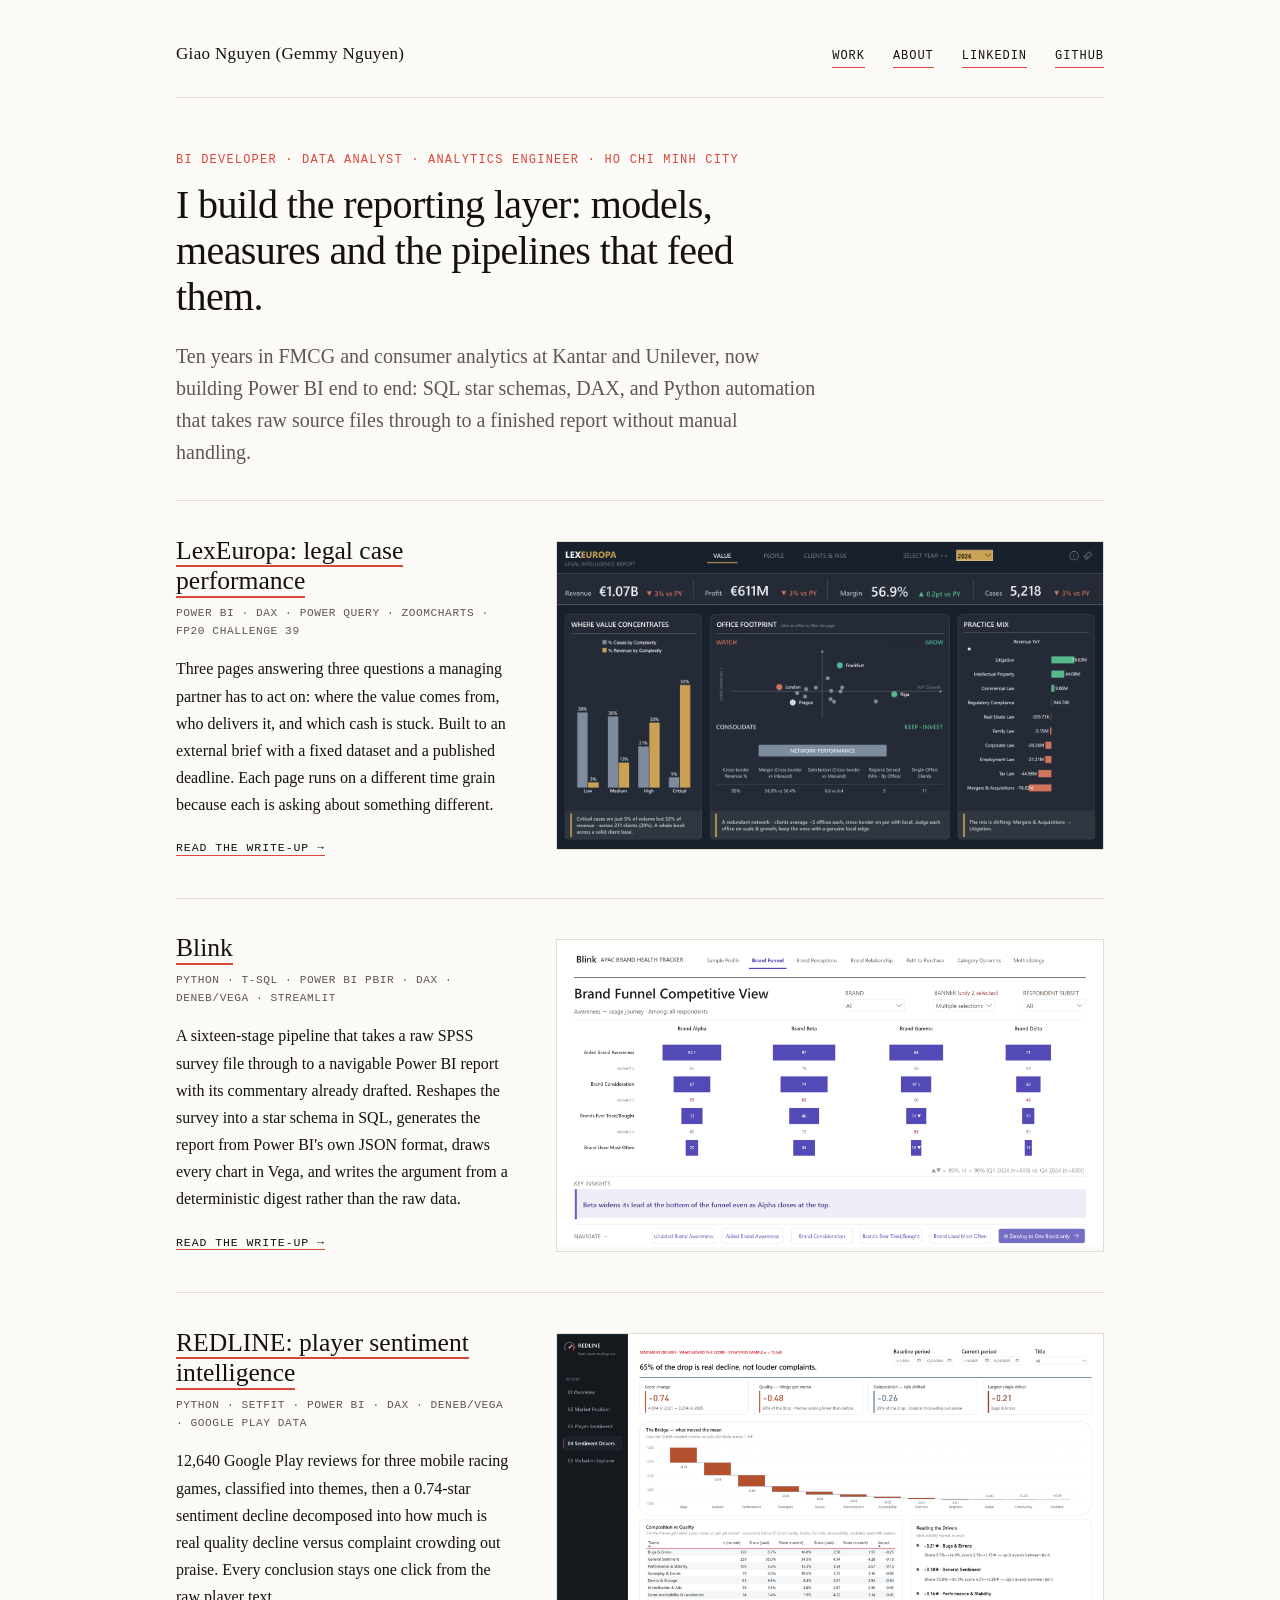
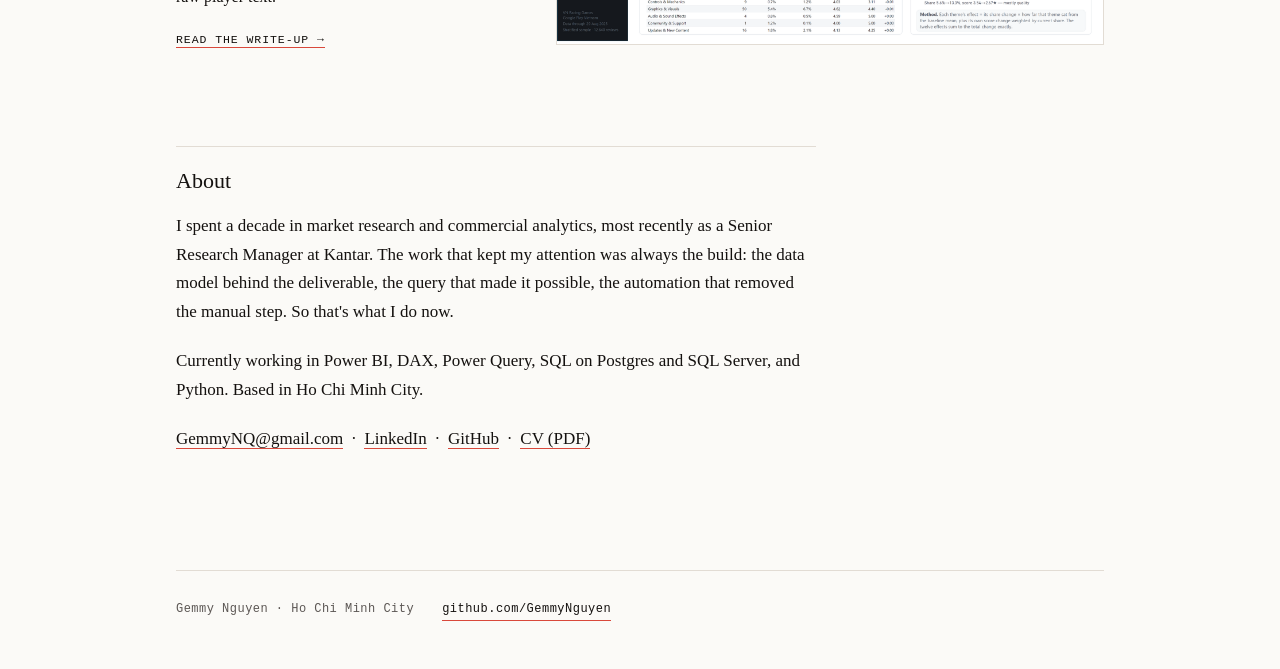
==== index.html @ 6ba5dfea "1st commit" ====
<!DOCTYPE html>
<html lang="en">
<head>
<meta charset="utf-8">
<meta name="viewport" content="width=device-width, initial-scale=1">
<title>Gemmy Nguyen · BI Developer</title>
<meta name="description" content="Power BI, DAX and SQL projects by Gemmy Nguyen — reporting automation, data modelling, analytics.">
<link rel="stylesheet" href="assets/style.css">
</head>
<body>

<header class="masthead">
  <p class="name"><a href="index.html">Giao Nguyen (Gemmy Nguyen)</a></p>
  <nav>
    <a href="index.html#work">Work</a>
    <a href="index.html#about">About</a>
    <a href="https://www.linkedin.com/in/giao-nguyen-541944178/"
       target="_blank" 
       rel="noopener noreferrer">LinkedIn</a>
    <a href="https://github.com/GemmyNguyen"
       target="_blank" 
       rel="noopener noreferrer">GitHub</a>
  </nav>
</header>

<main class="wrap">

  <div class="col">
    <p class="eyebrow" style="margin-top:3.25rem;">BI Developer &middot; Data Analyst &middot; Analytics Engineer &middot; Ho Chi Minh City</p>
    <h1 style="margin-top:0;">I build the reporting layer: models, measures and the pipelines that feed them.</h1>

    <p class="lede">
      Ten years in FMCG and consumer analytics at Kantar and Unilever, now building Power BI
      end to end: SQL star schemas, DAX, and Python automation that takes raw source files
      through to a finished report without manual handling.
    </p>
  </div>

  <section id="work">
    <div class="project-list">

      <article class="project">
        <a class="shot" href="fp20.html">
          <img src="assets/img/fp20-value.png" alt="The Value page of the LexEuropa legal intelligence report.">
        </a>
        <h2><a href="fp20.html">LexEuropa: legal case performance</a></h2>
        <p class="meta">POWER BI &middot; DAX &middot; POWER QUERY &middot; ZOOMCHARTS &middot; FP20 CHALLENGE 39</p>
        <p>
          Three pages answering three questions a managing partner has to act on: where the value
          comes from, who delivers it, and which cash is stuck. Built to an external brief with a
          fixed dataset and a published deadline. Each page runs on a different time grain
          because each is asking about something different.
        </p>
        <p class="more"><a href="fp20.html">Read the write-up &rarr;</a></p>
      </article>

      <article class="project">
        <a class="shot" href="blink.html">
          <img src="assets/img/report-funnel.png" alt="A generated Power BI page showing a brand funnel across four brands.">
        </a>
        <h2><a href="blink.html">Blink</a></h2>
        <p class="meta">PYTHON &middot; T-SQL &middot; POWER BI PBIR &middot; DAX &middot; DENEB/VEGA &middot; STREAMLIT</p>
        <p>
          A sixteen-stage pipeline that takes a raw SPSS survey file through to a navigable
          Power BI report with its commentary already drafted. Reshapes the survey into a star
          schema in SQL, generates the report from Power BI's own JSON format, draws every chart
          in Vega, and writes the argument from a deterministic digest rather than the raw data.
        </p>
        <p class="more"><a href="blink.html">Read the write-up &rarr;</a></p>
      </article>

      <article class="project">
        <a class="shot" href="player-sentiment.html">
          <img src="assets/img/redline-drivers.png" alt="The REDLINE sentiment drivers page, decomposing a rating decline into quality and composition.">
        </a>
        <h2><a href="player-sentiment.html">REDLINE: player sentiment intelligence</a></h2>
        <p class="meta">PYTHON &middot; SETFIT &middot; POWER BI &middot; DAX &middot; DENEB/VEGA &middot; GOOGLE PLAY DATA</p>
        <p>
          12,640 Google Play reviews for three mobile racing games, classified into themes, then a
          0.74-star sentiment decline decomposed into how much is real quality decline versus
          complaint crowding out praise. Every conclusion stays one click from the raw player text.
        </p>
        <p class="more"><a href="player-sentiment.html">Read the write-up &rarr;</a></p>
      </article>


    </div>
  </section>

  <section id="about" class="col">
    <h2>About</h2>
    <p>
      I spent a decade in market research and commercial analytics, most recently as a Senior
      Research Manager at Kantar. The work that kept my attention was always the build: the data
      model behind the deliverable, the query that made it possible, the automation that removed
      the manual step. So that's what I do now.
    </p>
    <p>
      Currently working in Power BI, DAX, Power Query, SQL on Postgres and SQL Server, and Python.
      Based in Ho Chi Minh City.
    </p>
    <p>
      <a href="mailto:GemmyNQ@gmail.com">GemmyNQ@gmail.com</a> &nbsp;&middot;&nbsp;
      <a href="https://www.linkedin.com/in/giao-nguyen-541944178/"
         target="_blank" 
         rel="noopener noreferrer">LinkedIn</a> &nbsp;&middot;&nbsp;
      <a href="https://github.com/GemmyNguyen"
         target="_blank" 
         rel="noopener noreferrer">GitHub</a> &nbsp;&middot;&nbsp;
      <a href="assets/gemmy-nguyen-cv.pdf"
         target="_blank" 
         rel="noopener noreferrer">CV (PDF)</a>
    </p>
  </section>

</main>

<footer class="foot">
  <span>Gemmy Nguyen &middot; Ho Chi Minh City</span>
  <a href="https://github.com/GemmyNguyen"
     target="_blank" 
     rel="noopener noreferrer">github.com/GemmyNguyen</a>
</footer>

</body>
</html>
---- assets/style.css ----
/* ==========================================================================
   Gemmy Nguyen — portfolio
   One stylesheet for every page. Edit tokens below to change the whole site.
   ========================================================================== */

:root {
  --paper:     #FBFAF7;
  --ink:       #14110F;
  --ink-soft:  #5C5754;
  --coral:     #D9483B;
  --rule:      #E2DCD4;
  --wash:      #F3EFE9;

  --serif: Georgia, "Times New Roman", serif;
  --mono:  ui-monospace, "SF Mono", Menlo, Consolas, "Liberation Mono", monospace;

  --measure: 40rem;   /* prose width  */
  --wide:    58rem;   /* figure width */
}

*, *::before, *::after { box-sizing: border-box; }

html { -webkit-text-size-adjust: 100%; }

body {
  margin: 0;
  padding: 0 1.5rem;
  background: var(--paper);
  color: var(--ink);
  font-family: var(--serif);
  font-size: 1.0625rem;
  line-height: 1.7;
  text-rendering: optimizeLegibility;
}

/* --- Layout ------------------------------------------------------------- */

.wrap { max-width: var(--wide); margin: 0 auto; }
.col  { max-width: var(--measure); }

main { padding-bottom: 6rem; }

/* --- Masthead ----------------------------------------------------------- */

.masthead {
  max-width: var(--wide);
  margin: 0 auto;
  padding: 2.5rem 0 1.75rem;
  display: flex;
  flex-wrap: wrap;
  gap: 1rem 2rem;
  align-items: baseline;
  justify-content: space-between;
  border-bottom: 1px solid var(--rule);
}

.masthead .name {
  font-size: 1.0625rem;
  font-weight: normal;
  letter-spacing: 0.02em;
  margin: 0;
}

.masthead .name a { color: var(--ink); text-decoration: none; border: 0; }

.masthead nav {
  font-family: var(--mono);
  font-size: 0.75rem;
  letter-spacing: 0.08em;
  text-transform: uppercase;
  display: flex;
  gap: 1.75rem;
}

/* --- Type --------------------------------------------------------------- */

h1 {
  font-size: 2.5rem;
  line-height: 1.15;
  font-weight: normal;
  letter-spacing: -0.015em;
  margin: 3rem 0 1.25rem;
}

h2 {
  font-size: 1.375rem;
  font-weight: normal;
  line-height: 1.3;
  margin: 3.5rem 0 1rem;
  padding-top: 1.25rem;
  border-top: 1px solid var(--rule);
}

h3 {
  font-size: 1rem;
  font-weight: bold;
  margin: 2rem 0 0.5rem;
}

p { margin: 0 0 1.25rem; }

.lede {
  font-size: 1.25rem;
  line-height: 1.6;
  color: var(--ink-soft);
  margin-bottom: 2rem;
}

.eyebrow {
  font-family: var(--mono);
  font-size: 0.75rem;
  letter-spacing: 0.1em;
  text-transform: uppercase;
  color: var(--coral);
  margin: 0 0 0.75rem;
}

a {
  color: var(--ink);
  text-decoration: none;
  border-bottom: 1px solid var(--coral);
  padding-bottom: 0.5px;
  transition: background-color 0.15s ease;
}

a:hover { background: var(--wash); }

a:focus-visible {
  outline: 2px solid var(--coral);
  outline-offset: 3px;
  background: none;
}

ul { padding-left: 1.1rem; margin: 0 0 1.25rem; }
li { margin-bottom: 0.5rem; }

strong { font-weight: bold; }

/* --- Spec block: the mono fact table at the top of each project ---------- */

.spec {
  font-family: var(--mono);
  font-size: 0.8125rem;
  line-height: 1.65;
  border-top: 2px solid var(--ink);
  border-bottom: 1px solid var(--rule);
  padding: 1rem 0 1.1rem;
  margin: 0 0 2.5rem;
  display: grid;
  grid-template-columns: 7.5rem 1fr;
  gap: 0.35rem 1.5rem;
}

.spec dt { color: var(--ink-soft); text-transform: uppercase; letter-spacing: 0.06em; font-size: 0.6875rem; padding-top: 0.15rem; }
.spec dd { margin: 0; }

/* --- Project list on the home page -------------------------------------- */

.project-list { margin-top: 1rem; }

.project {
  border-top: 1px solid var(--rule);
  padding: 2.5rem 0;
  display: grid;
  grid-template-columns: 21rem 1fr;
  gap: 0 2.75rem;
  align-items: start;
}

.project .shot {
  grid-column: 2;
  grid-row: 1 / span 5;
  display: block;
  border: 0;
  padding: 0;
  background: none;
  align-self: start;
}

.project .shot:hover { background: none; }

.project .shot img {
  width: 100%;
  height: auto;
  display: block;
  border: 1px solid var(--rule);
  transition: border-color 0.18s ease;
}

.project:hover .shot img { border-color: var(--coral); }

.project h2 {
  border: 0;
  padding: 0;
  margin: -0.35rem 0 0.5rem;
  font-size: 1.6rem;
  line-height: 1.2;
  grid-column: 1;
}

.project h2 a { border-bottom-width: 2px; }

.project .meta {
  grid-column: 1;
  font-family: var(--mono);
  font-size: 0.7rem;
  letter-spacing: 0.05em;
  line-height: 1.6;
  color: var(--ink-soft);
  margin: 0 0 0.9rem;
}

.project p:not(.meta):not(.more) {
  grid-column: 1;
  font-size: 1rem;
  margin-bottom: 0.9rem;
}

.more {
  grid-column: 1;
  font-family: var(--mono);
  font-size: 0.72rem;
  letter-spacing: 0.08em;
  text-transform: uppercase;
  margin: 0.35rem 0 0;
}

/* --- Embedded Power BI report ------------------------------------------- */

.report {
  max-width: var(--wide);
  position: relative;
  padding-bottom: 60%;      /* 16:9 canvas + Power BI's bottom nav bar      */
  height: 0;
  overflow: hidden;
  border: 1px solid var(--rule);
  background: var(--wash);
  margin: 1.5rem 0 0.6rem;
}

.report iframe {
  position: absolute;
  inset: 0;
  width: 100%;
  height: 100%;
  border: 0;
}

figure { margin: 1.75rem 0; max-width: var(--wide); }

figure img {
  width: 100%;
  height: auto;
  display: block;
  border: 1px solid var(--rule);
}

figcaption,
.caption {
  font-family: var(--mono);
  font-size: 0.75rem;
  line-height: 1.6;
  color: var(--ink-soft);
  margin-top: 0.6rem;
}

/* --- Code --------------------------------------------------------------- */

pre {
  font-family: var(--mono);
  font-size: 0.8125rem;
  line-height: 1.6;
  background: var(--wash);
  border-left: 2px solid var(--coral);
  padding: 1rem 1.15rem;
  overflow-x: auto;
  margin: 0 0 0.6rem;
  max-width: var(--wide);
}

code { font-family: var(--mono); font-size: 0.9em; }
p code, li code { background: var(--wash); padding: 0.1em 0.35em; }

/* --- Note callout ------------------------------------------------------- */

.note {
  font-size: 0.9375rem;
  color: var(--ink-soft);
  border-left: 2px solid var(--rule);
  padding: 0.15rem 0 0.15rem 1rem;
  margin: 0 0 1.5rem;
}

/* --- Footer ------------------------------------------------------------- */

.foot {
  max-width: var(--wide);
  margin: 0 auto;
  border-top: 1px solid var(--rule);
  padding: 1.75rem 0 3rem;
  font-family: var(--mono);
  font-size: 0.75rem;
  letter-spacing: 0.04em;
  color: var(--ink-soft);
  display: flex;
  flex-wrap: wrap;
  gap: 0.75rem 1.75rem;
}

/* --- Small screens ------------------------------------------------------ */

@media (max-width: 52rem) {
  .project {
    grid-template-columns: 1fr;
    gap: 0;
  }
  .project .shot { grid-column: 1; grid-row: 1; margin-bottom: 1.25rem; }
  .project h2, .project .meta, .project p, .project .more { grid-column: 1; }
  .project h2 { margin-top: 0; }
}

@media (max-width: 40rem) {
  body { padding: 0 1.15rem; font-size: 1rem; }
  h1 { font-size: 1.875rem; margin-top: 2.25rem; }
  .lede { font-size: 1.125rem; }
  .spec { grid-template-columns: 1fr; gap: 0 0; }
  .spec dt { padding-top: 0.7rem; }
  .spec dd { margin-bottom: 0.1rem; }
  .report { padding-bottom: 75%; }
  .masthead { padding-top: 1.75rem; }
  .masthead nav { gap: 1.25rem; }
}

@media (prefers-reduced-motion: reduce) {
  * { transition: none !important; animation: none !important; }
}
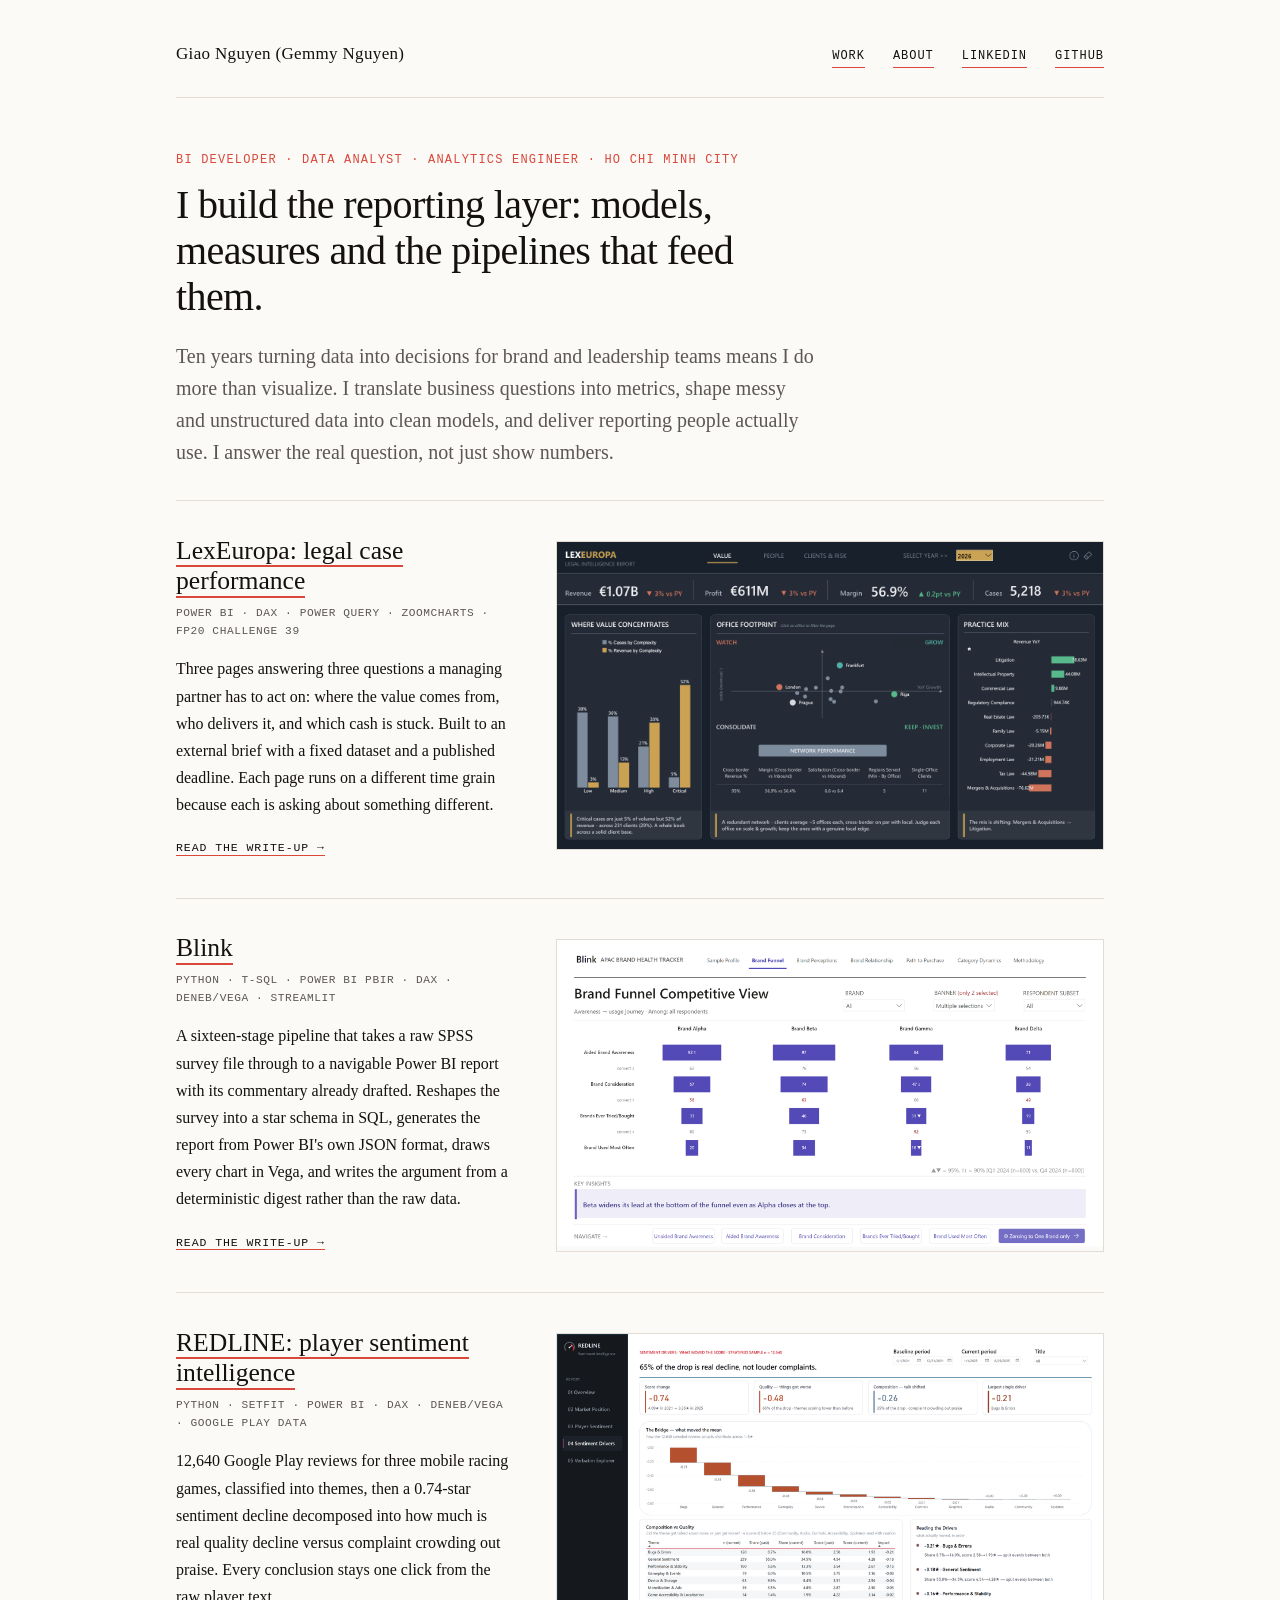
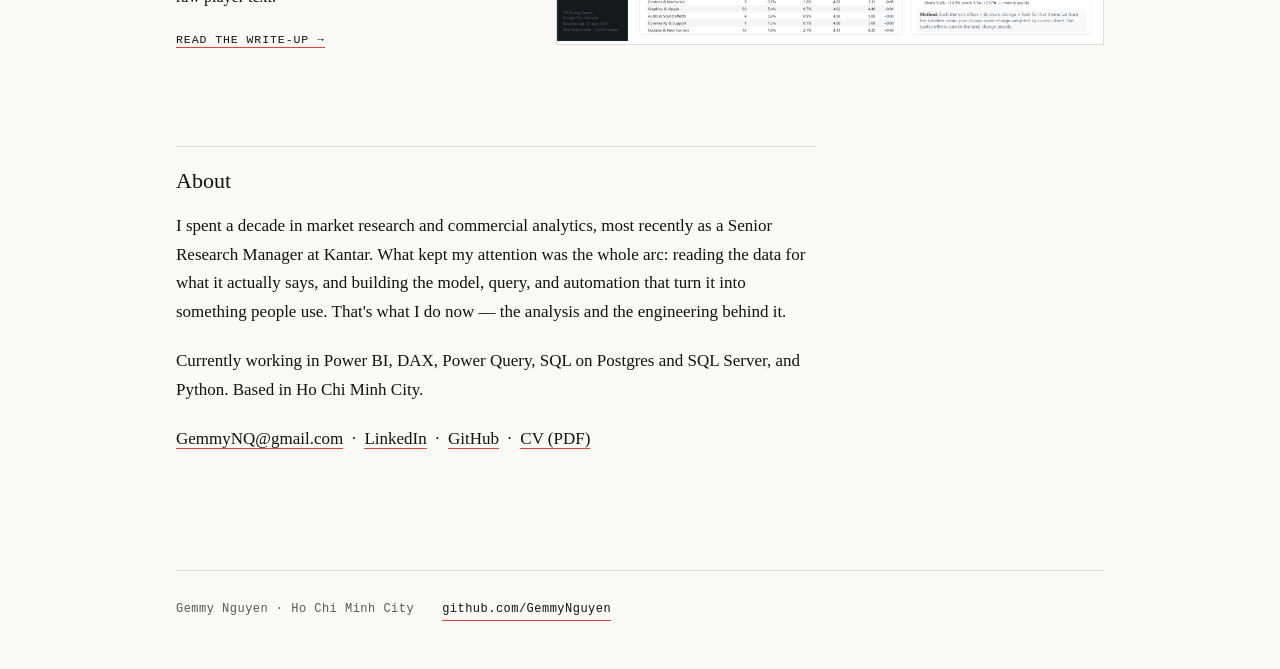
==== commit ad252ed7: "Update profile" ====
--- a/index.html
+++ b/index.html
@@ -3,7 +3,7 @@
 <head>
 <meta charset="utf-8">
 <meta name="viewport" content="width=device-width, initial-scale=1">
-<title>Gemmy Nguyen · BI Developer</title>
+<title>Gemmy Nguyen · Data Analyst & BI Developer</title>
 <meta name="description" content="Power BI, DAX and SQL projects by Gemmy Nguyen — reporting automation, data modelling, analytics.">
 <link rel="stylesheet" href="assets/style.css">
 </head>
@@ -30,9 +30,9 @@
     <h1 style="margin-top:0;">I build the reporting layer: models, measures and the pipelines that feed them.</h1>
 
     <p class="lede">
-      Ten years in FMCG and consumer analytics at Kantar and Unilever, now building Power BI
-      end to end: SQL star schemas, DAX, and Python automation that takes raw source files
-      through to a finished report without manual handling.
+      Ten years turning data into decisions for brand and leadership teams means I do more than visualize. 
+      I translate business questions into metrics, shape messy and unstructured data into clean models,
+      and deliver reporting people actually use. I answer the real question, not just show numbers.
     </p>
   </div>
 
@@ -91,9 +91,9 @@
     <h2>About</h2>
     <p>
       I spent a decade in market research and commercial analytics, most recently as a Senior
-      Research Manager at Kantar. The work that kept my attention was always the build: the data
-      model behind the deliverable, the query that made it possible, the automation that removed
-      the manual step. So that's what I do now.
+      Research Manager at Kantar. What kept my attention was the whole arc: reading the data for what it actually says,
+      and building the model, query, and automation that turn it into something people use.
+      That's what I do now — the analysis and the engineering behind it.
     </p>
     <p>
       Currently working in Power BI, DAX, Power Query, SQL on Postgres and SQL Server, and Python.
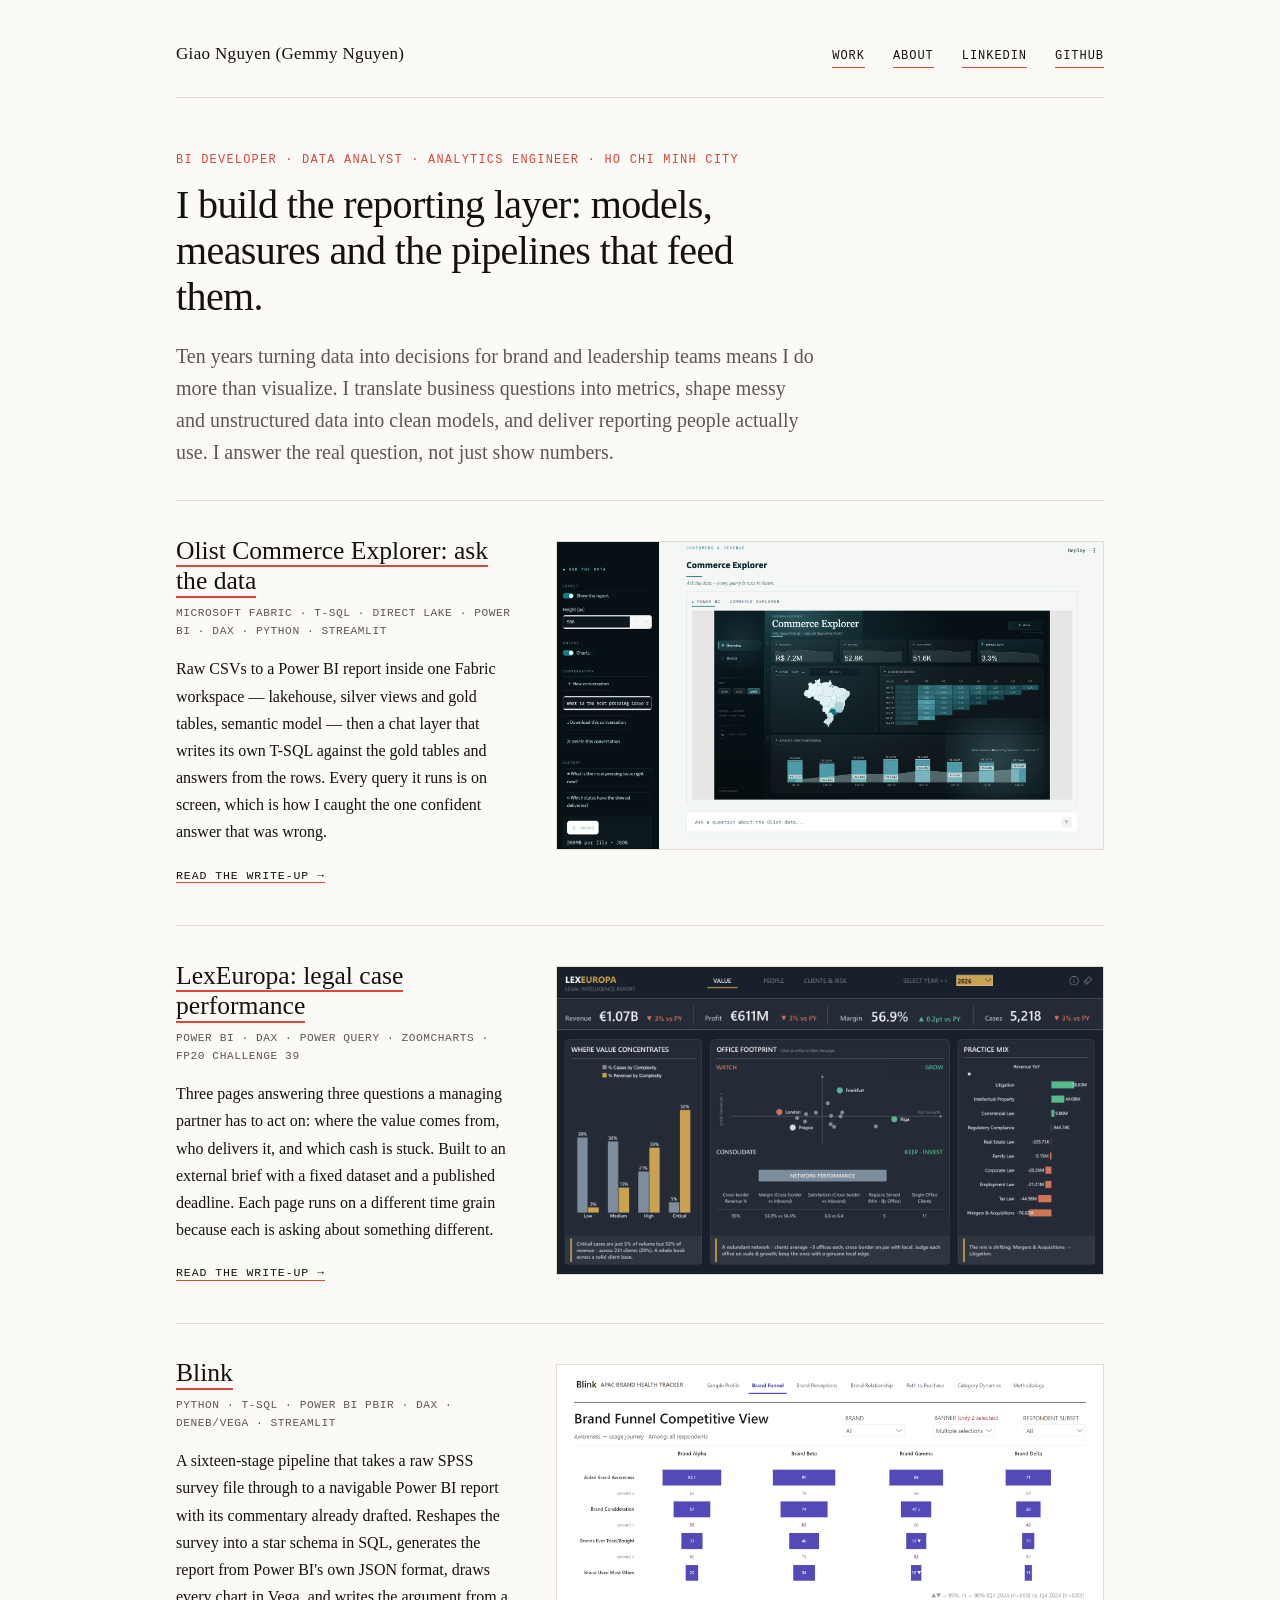
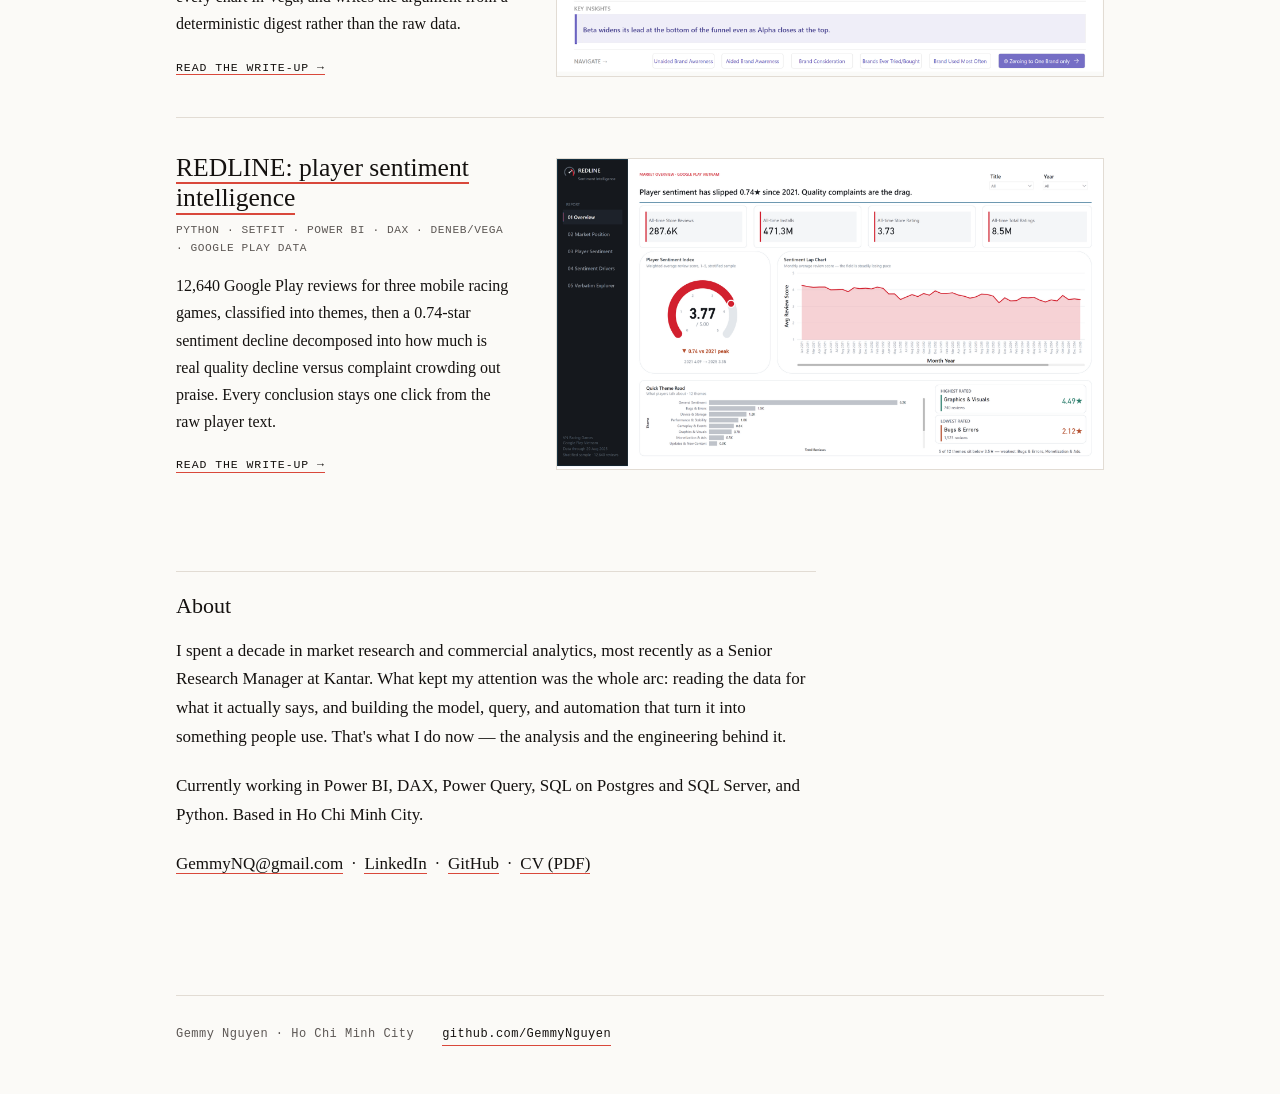
==== commit 30ea5275: "Add Olist project" ====
--- a/index.html
+++ b/index.html
@@ -40,6 +40,21 @@
     <div class="project-list">
 
       <article class="project">
+        <a class="shot" href="olist.html">
+          <img src="assets/img/olist-app.png" alt="The Olist ask-the-data app: a Power BI report embedded above a natural-language question box.">
+        </a>
+        <h2><a href="olist.html">Olist Commerce Explorer: ask the data</a></h2>
+        <p class="meta">MICROSOFT FABRIC &middot; T-SQL &middot; DIRECT LAKE &middot; POWER BI &middot; DAX &middot; PYTHON &middot; STREAMLIT</p>
+        <p>
+          Raw CSVs to a Power BI report inside one Fabric workspace &mdash; lakehouse, silver views
+          and gold tables, semantic model &mdash; then a chat layer that writes its own T-SQL
+          against the gold tables and answers from the rows. Every query it runs is on screen,
+          which is how I caught the one confident answer that was wrong.
+        </p>
+        <p class="more"><a href="olist.html">Read the write-up &rarr;</a></p>
+      </article>
+
+      <article class="project">
         <a class="shot" href="fp20.html">
           <img src="assets/img/fp20-value.png" alt="The Value page of the LexEuropa legal intelligence report.">
         </a>
@@ -71,7 +86,7 @@
 
       <article class="project">
         <a class="shot" href="player-sentiment.html">
-          <img src="assets/img/redline-drivers.png" alt="The REDLINE sentiment drivers page, decomposing a rating decline into quality and composition.">
+          <img src="assets/img/redline-overview.png" alt="Sentiment index, the monthly “lap chart,” and a first read on which themes carry the damage.">
         </a>
         <h2><a href="player-sentiment.html">REDLINE: player sentiment intelligence</a></h2>
         <p class="meta">PYTHON &middot; SETFIT &middot; POWER BI &middot; DAX &middot; DENEB/VEGA &middot; GOOGLE PLAY DATA</p>
@@ -107,7 +122,7 @@
       <a href="https://github.com/GemmyNguyen"
          target="_blank" 
          rel="noopener noreferrer">GitHub</a> &nbsp;&middot;&nbsp;
-      <a href="assets/gemmy-nguyen-cv.pdf"
+      <a href="assets/CV_Giao_Nguyen_2026.pdf"
          target="_blank" 
          rel="noopener noreferrer">CV (PDF)</a>
     </p>
